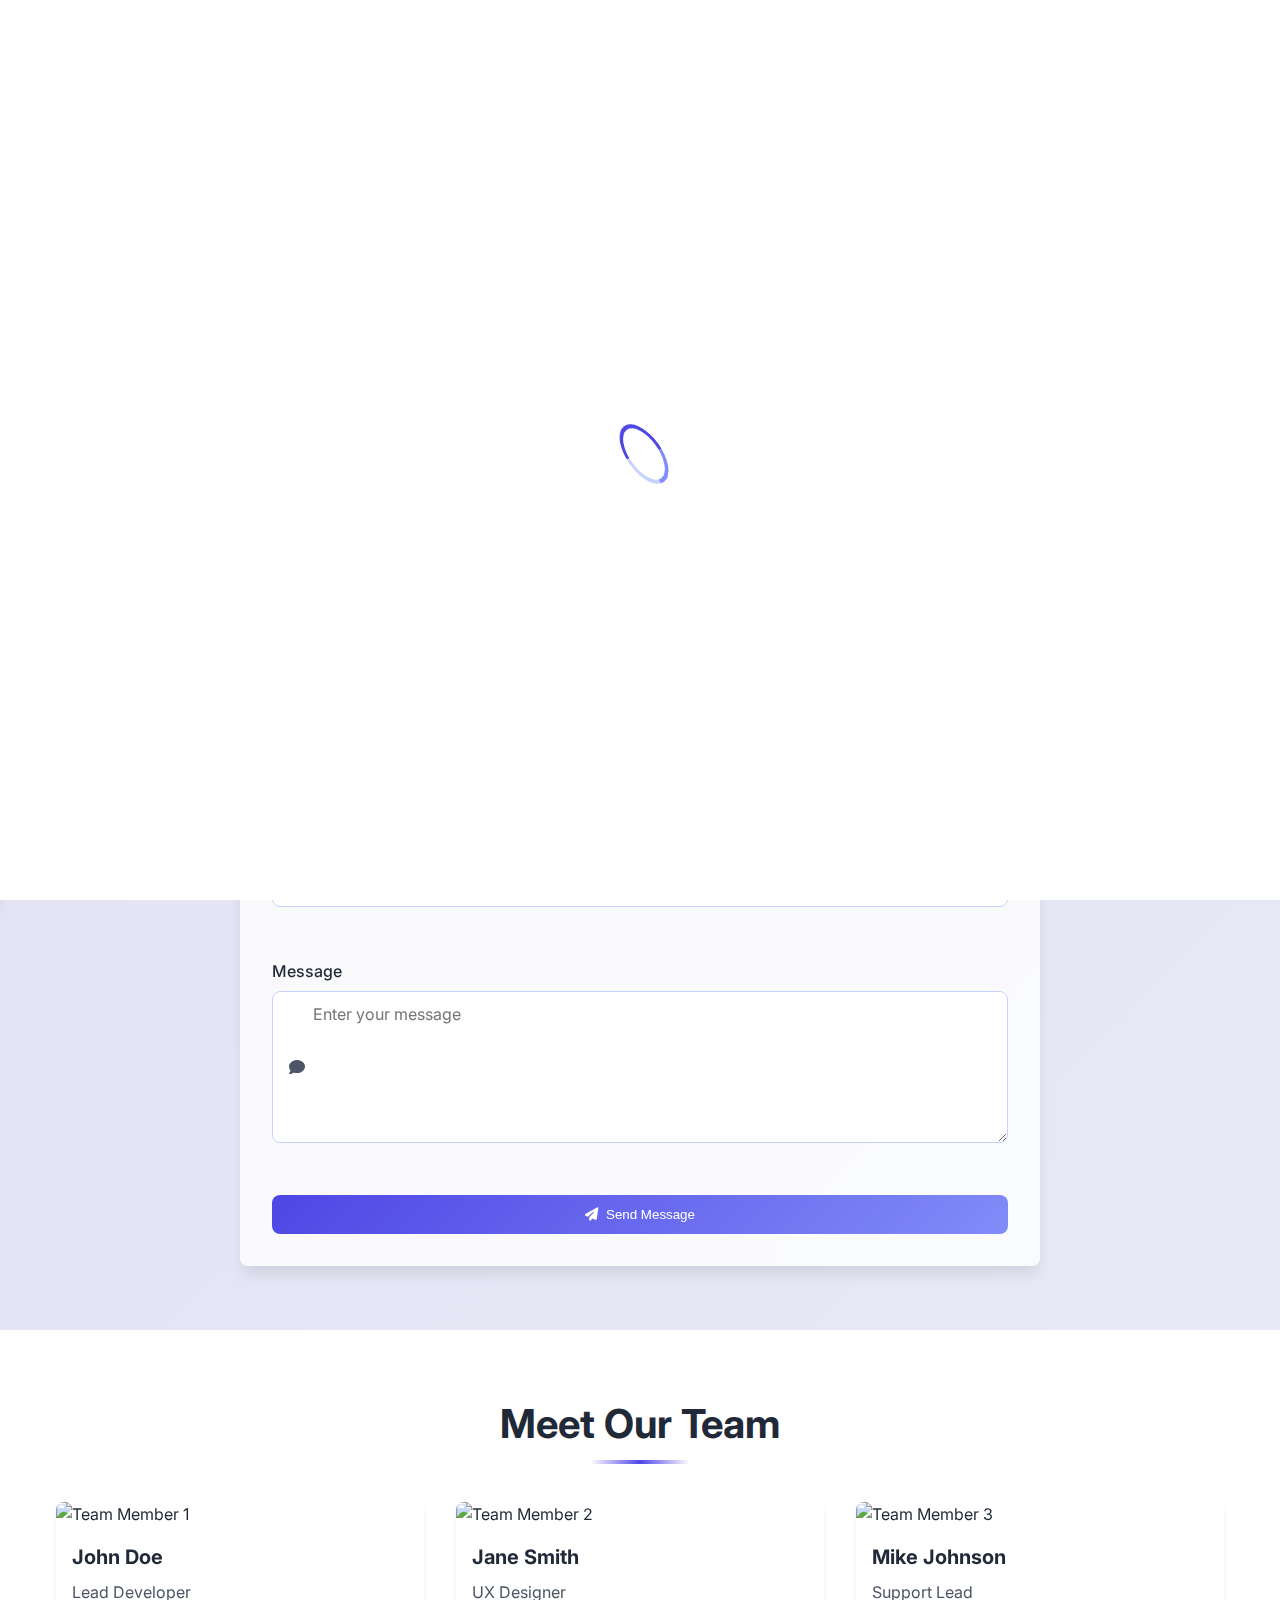
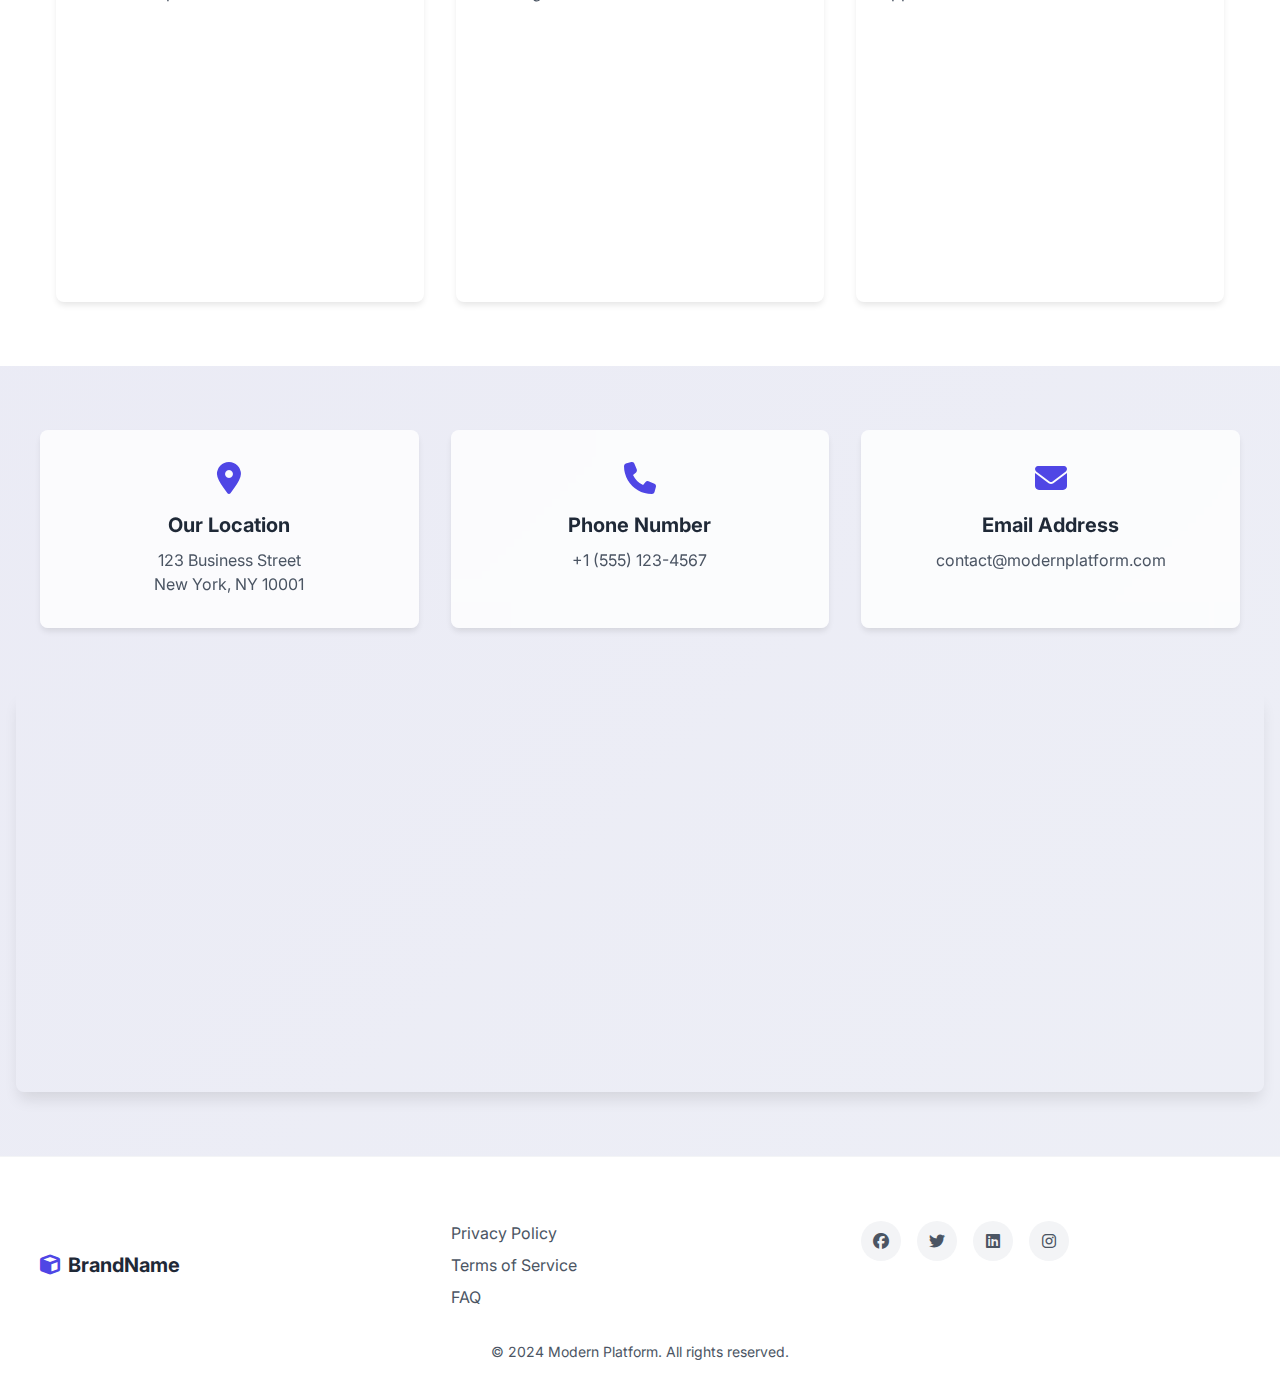
==== contactpage/index.html @ 56c5260f "initial commit" ====
<!DOCTYPE html>
<html lang="en">
<head>
    <meta charset="UTF-8">
    <meta name="viewport" content="width=device-width, initial-scale=1.0">
    <title>Contact Us - Modern Platform</title>
    <!-- Google Fonts -->
    <link href="https://fonts.googleapis.com/css2?family=Inter:wght@400;500;600;700&family=Poppins:wght@400;500;600;700;800;900&display=swap" rel="stylesheet">
    <!-- Font Awesome -->
    <link rel="stylesheet" href="https://cdnjs.cloudflare.com/ajax/libs/font-awesome/6.5.1/css/all.min.css">
    <!-- GSAP for advanced animations -->
    <script src="https://cdnjs.cloudflare.com/ajax/libs/gsap/3.12.2/gsap.min.js"></script>
    <script src="https://cdnjs.cloudflare.com/ajax/libs/gsap/3.12.2/ScrollTrigger.min.js"></script>
    <!-- Custom CSS -->
    <link rel="stylesheet" href="style.css">
</head>
<body>
    <!-- Loading Indicator with 3D effect -->
    <div class="loading-indicator">
        <div class="loading-spinner">
            <div class="spinner-3d"></div>
        </div>
    </div>

    <!-- Fixed Top Navbar with Glassmorphism -->
    <nav class="navbar">
        <div class="nav-container">
            <!-- Brand Logo - Unified Brand Identity (appears only once) -->
            <div class="brand">
                <a href="index.html" class="logo" aria-label="Home">
                    <i class="fas fa-cube"></i>
                    <span>BrandName</span>
                </a>
            </div>

            <!-- Mobile Menu Button -->
            <button class="mobile-menu-btn" aria-label="Toggle Menu" aria-expanded="false">
                <span></span>
                <span></span>
                <span></span>
            </button>

            <!-- Navigation Links -->
            <div class="nav-links">
                <!-- Search Bar -->
                <div class="search-container">
                    <div class="search-bar">
                        <i class="fas fa-search search-icon"></i>
                        <input type="text" placeholder="Search..." class="search-input" aria-label="Search">
                        <button class="clear-search" aria-label="Clear Search">
                            <i class="fas fa-times"></i>
                        </button>
                    </div>
                </div>

                <!-- Right Side Icons -->
                <div class="nav-icons">
                    <!-- Theme Toggle -->
                    <button class="theme-toggle" aria-label="Toggle Theme" data-tooltip="Toggle Theme">
                        <i class="fas fa-sun"></i>
                        <i class="fas fa-moon"></i>
                    </button>

                    <!-- Notifications -->
                    <div class="notifications">
                        <button class="notification-btn" aria-label="Notifications" data-tooltip="Notifications">
                            <i class="fas fa-bell"></i>
                            <span class="notification-badge">3</span>
                        </button>
                        <div class="notification-dropdown">
                            <div class="notification-header">
                                <h3>Notifications</h3>
                                <button class="mark-all-read">Mark all as read</button>
                            </div>
                            <div class="notification-list">
                                <!-- Notification items will be dynamically added here -->
                            </div>
                        </div>
                    </div>

                    <!-- Profile -->
                    <div class="profile">
                        <button class="profile-btn" aria-label="Profile Menu" data-tooltip="Profile">
                            <img src="https://ui-avatars.com/api/?name=John+Doe" alt="Profile" class="avatar">
                        </button>
                        <div class="profile-dropdown">
                            <div class="profile-info">
                                <img src="https://ui-avatars.com/api/?name=John+Doe" alt="Profile" class="avatar-large">
                                <div class="user-info">
                                    <h4>John Doe</h4>
                                    <p>john.doe@example.com</p>
                                </div>
                            </div>
                            <div class="dropdown-links">
                                <a href="#" data-tooltip="View Profile"><i class="fas fa-user"></i> Profile</a>
                                <a href="#" data-tooltip="Account Settings"><i class="fas fa-cog"></i> Settings</a>
                                <a href="#" data-tooltip="Logout"><i class="fas fa-sign-out-alt"></i> Logout</a>
                            </div>
                        </div>
                    </div>
                </div>
            </div>
        </div>
    </nav>

    <!-- Sidebar Toggle Button (Mobile) -->
    <button class="sidebar-toggle" aria-label="Toggle Sidebar" aria-expanded="false" aria-controls="sidebar">
        <span class="hamburger">
            <span></span>
            <span></span>
            <span></span>
        </span>
    </button>

    <!-- Main Sidebar - No Brand Logo Here (unified brand identity) -->
    <nav class="sidebar" id="sidebar" role="navigation" aria-label="Main navigation">
        <!-- Sidebar Navigation Links -->
        <ul class="nav-links" role="menu">
            <li role="none">
                <a href="index.html" class="nav-link" role="menuitem">
                    <i class="fas fa-home" aria-hidden="true"></i>
                    <span>Home</span>
                </a>
            </li>
            <li role="none">
                <a href="dashboard.html" class="nav-link" role="menuitem">
                    <i class="fas fa-chart-line" aria-hidden="true"></i>
                    <span>Dashboard</span>
                </a>
            </li>
            <li role="none">
                <a href="projects.html" class="nav-link" role="menuitem">
                    <i class="fas fa-project-diagram" aria-hidden="true"></i>
                    <span>Projects</span>
                </a>
            </li>
            <li role="none">
                <a href="analytics.html" class="nav-link" role="menuitem">
                    <i class="fas fa-chart-bar" aria-hidden="true"></i>
                    <span>Analytics</span>
                </a>
            </li>
            <li role="none">
                <a href="contact.html" class="nav-link active" role="menuitem" aria-current="page">
                    <i class="fas fa-envelope" aria-hidden="true"></i>
                    <span>Contact</span>
                </a>
            </li>
        </ul>

        <!-- Sidebar Footer -->
        <div class="sidebar-footer">
            <div class="user-info">
                <img src="https://ui-avatars.com/api/?name=John+Doe" alt="Profile" class="avatar">
                <div class="user-details">
                    <span class="user-name">John Doe</span>
                    <span class="user-role">Administrator</span>
                </div>
            </div>
        </div>
    </nav>

    <!-- Main Content -->
    <main class="main-content">
        <!-- Contact Hero Section with Parallax -->
        <section class="contact-hero" id="contact">
            <div class="hero-content">
                <h1 class="hero-title">Get in Touch</h1>
                <p class="hero-subtitle">We'd love to hear from you. Our team is always here to help.</p>
                <div class="hero-stats">
                    <div class="stat-item">
                        <span class="stat-number">24/7</span>
                        <span class="stat-label">Support</span>
                    </div>
                    <div class="stat-item">
                        <span class="stat-number">15m</span>
                        <span class="stat-label">Response Time</span>
                    </div>
                    <div class="stat-item">
                        <span class="stat-number">100%</span>
                        <span class="stat-label">Satisfaction</span>
                    </div>
                </div>
            </div>
            <div class="hero-image">
                <div class="hero-image-container">
                    <img src="https://images.unsplash.com/photo-1551434678-e076c223a692?ixlib=rb-1.2.1&auto=format&fit=crop&w=1350&q=80" alt="Contact Hero Image" class="parallax-img">
                </div>
                <!-- 3D Decorative Elements -->
                <div class="hero-decoration">
                    <div class="decoration-circle"></div>
                    <div class="decoration-square"></div>
                    <div class="decoration-triangle"></div>
                    <div class="decoration-dots"></div>
                    <div class="decoration-lines"></div>
                </div>
            </div>
        </section>

        <!-- Contact Form Section with Glassmorphism -->
        <section class="contact-form-section">
            <div class="contact-form-container">
                <form class="contact-form">
                    <div class="form-group">
                        <label for="fullName">Full Name</label>
                        <div class="input-container">
                            <i class="fas fa-user"></i>
                            <input type="text" id="fullName" name="fullName" placeholder="Enter your full name" required>
                        </div>
                        <span class="error-message"></span>
                    </div>
                    <div class="form-group">
                        <label for="email">Email Address</label>
                        <div class="input-container">
                            <i class="fas fa-envelope"></i>
                            <input type="email" id="email" name="email" placeholder="Enter your email" required>
                        </div>
                        <span class="error-message"></span>
                    </div>
                    <div class="form-group">
                        <label for="subject">Subject</label>
                        <div class="input-container">
                            <i class="fas fa-heading"></i>
                            <input type="text" id="subject" name="subject" placeholder="Enter subject" required>
                        </div>
                        <span class="error-message"></span>
                    </div>
                    <div class="form-group">
                        <label for="message">Message</label>
                        <div class="input-container">
                            <i class="fas fa-comment"></i>
                            <textarea id="message" name="message" placeholder="Enter your message" required></textarea>
                        </div>
                        <span class="error-message"></span>
                    </div>
                    <button type="submit" class="submit-btn">
                        <i class="fas fa-paper-plane"></i>
                        Send Message
                    </button>
                </form>
            </div>
        </section>

        <!-- Team Section with 3D Cards -->
        <section class="team-section">
            <h2 class="section-title">Meet Our Team</h2>
            <div class="team-grid">
                <div class="team-card">
                    <div class="card-front">
                        <img src="https://images.unsplash.com/photo-1507003211169-0a1dd7228f2d?ixlib=rb-1.2.1&auto=format&fit=crop&w=500&q=80" alt="Team Member 1">
                        <h3>John Doe</h3>
                        <p>Lead Developer</p>
                    </div>
                    <div class="card-back">
                        <div class="social-links">
                            <a href="#" class="social-icon"><i class="fab fa-linkedin"></i></a>
                            <a href="#" class="social-icon"><i class="fab fa-twitter"></i></a>
                            <a href="#" class="social-icon"><i class="fab fa-github"></i></a>
                        </div>
                    </div>
                </div>
                <div class="team-card">
                    <div class="card-front">
                        <img src="https://images.unsplash.com/photo-1494790108377-be9c29b29330?ixlib=rb-1.2.1&auto=format&fit=crop&w=500&q=80" alt="Team Member 2">
                        <h3>Jane Smith</h3>
                        <p>UX Designer</p>
                    </div>
                    <div class="card-back">
                        <div class="social-links">
                            <a href="#" class="social-icon"><i class="fab fa-linkedin"></i></a>
                            <a href="#" class="social-icon"><i class="fab fa-twitter"></i></a>
                            <a href="#" class="social-icon"><i class="fab fa-dribbble"></i></a>
                        </div>
                    </div>
                </div>
                <div class="team-card">
                    <div class="card-front">
                        <img src="https://images.unsplash.com/photo-1500648767791-00dcc994a43e?ixlib=rb-1.2.1&auto=format&fit=crop&w=500&q=80" alt="Team Member 3">
                        <h3>Mike Johnson</h3>
                        <p>Support Lead</p>
                    </div>
                    <div class="card-back">
                        <div class="social-links">
                            <a href="#" class="social-icon"><i class="fab fa-linkedin"></i></a>
                            <a href="#" class="social-icon"><i class="fab fa-twitter"></i></a>
                            <a href="#" class="social-icon"><i class="fab fa-instagram"></i></a>
                        </div>
                    </div>
                </div>
            </div>
        </section>

        <!-- Contact Details Section with Glassmorphism -->
        <section class="contact-details-section">
            <div class="contact-info">
                <div class="info-card">
                    <i class="fas fa-map-marker-alt"></i>
                    <h3>Our Location</h3>
                    <p>123 Business Street<br>New York, NY 10001</p>
                </div>
                <div class="info-card">
                    <i class="fas fa-phone"></i>
                    <h3>Phone Number</h3>
                    <p>+1 (555) 123-4567</p>
                </div>
                <div class="info-card">
                    <i class="fas fa-envelope"></i>
                    <h3>Email Address</h3>
                    <p>contact@modernplatform.com</p>
                </div>
            </div>
            <div class="map-container">
                <!-- Map will be loaded here via JavaScript -->
            </div>
        </section>

        <!-- Footer -->
        <footer class="footer">
            <div class="footer-content">
                <div class="footer-logo">
                    <i class="fas fa-cube"></i>
                    <span>BrandName</span>
                </div>
                <div class="footer-links">
                    <a href="privacy.html">Privacy Policy</a>
                    <a href="terms.html">Terms of Service</a>
                    <a href="faq.html">FAQ</a>
                </div>
                <div class="footer-social">
                    <a href="#" class="social-icon"><i class="fab fa-facebook"></i></a>
                    <a href="#" class="social-icon"><i class="fab fa-twitter"></i></a>
                    <a href="#" class="social-icon"><i class="fab fa-linkedin"></i></a>
                    <a href="#" class="social-icon"><i class="fab fa-instagram"></i></a>
                </div>
            </div>
            <div class="footer-bottom">
                <p>&copy; 2024 Modern Platform. All rights reserved.</p>
            </div>
        </footer>
    </main>

    <!-- Toast Notifications Container -->
    <div class="toast-container"></div>

    <script src="script.js"></script>
</body>
</html>
---- contactpage/style.css ----
/* CSS Variables */
:root {
    /* Colors */
    --primary-color: #4f46e5;
    --secondary-color: #818cf8;
    --accent-color: #c7d2fe;
    --text-primary: #1f2937;
    --text-secondary: #4b5563;
    --background-primary: #ffffff;
    --background-secondary: #f3f4f6;
    --error-color: #ef4444;
    --success-color: #10b981;
    
    /* Dimensions */
    --navbar-height: 4rem;
    --sidebar-width: 250px;
    --container-width: 1200px;
    --border-radius: 0.5rem;
    
    /* Effects */
    --transition-speed: 0.3s;
    --glass-blur: 10px;
    --shadow-sm: 0 1px 2px 0 rgb(0 0 0 / 0.05);
    --shadow-md: 0 4px 6px -1px rgb(0 0 0 / 0.1);
    --shadow-lg: 0 10px 15px -3px rgb(0 0 0 / 0.1);
    
    /* Z-index */
    --z-navbar: 1000;
    --z-sidebar: 900;
    --z-dropdown: 800;
    --z-modal: 1100;
}

/* Dark Theme */
[data-theme="dark"] {
    --primary-color: #6366f1;
    --secondary-color: #818cf8;
    --accent-color: #4338ca;
    --text-primary: #f3f4f6;
    --text-secondary: #d1d5db;
    --background-primary: #111827;
    --background-secondary: #1f2937;
}

/* Base Styles */
* {
    margin: 0;
    padding: 0;
    box-sizing: border-box;
}

html {
    scroll-behavior: smooth;
}

body {
    font-family: 'Inter', sans-serif;
    color: var(--text-primary);
    background-color: var(--background-primary);
    line-height: 1.5;
    overflow-x: hidden;
}

/* Loading Indicator with 3D Effect */
.loading-indicator {
    position: fixed;
    top: 0;
    left: 0;
    width: 100%;
    height: 100%;
    background-color: var(--background-primary);
    display: flex;
    justify-content: center;
    align-items: center;
    z-index: var(--z-modal);
    transition: opacity var(--transition-speed);
}

.loading-spinner {
    width: 60px;
    height: 60px;
    position: relative;
    perspective: 1000px;
}

.spinner-3d {
    width: 100%;
    height: 100%;
    position: absolute;
    transform-style: preserve-3d;
    animation: spin3d 2s linear infinite;
}

.spinner-3d::before,
.spinner-3d::after {
    content: '';
    position: absolute;
    width: 100%;
    height: 100%;
    border-radius: 50%;
    border: 4px solid transparent;
    border-top-color: var(--primary-color);
    border-right-color: var(--secondary-color);
    border-bottom-color: var(--accent-color);
    border-left-color: var(--primary-color);
    transform-style: preserve-3d;
}

.spinner-3d::before {
    transform: rotateX(45deg) rotateY(45deg);
}

.spinner-3d::after {
    transform: rotateX(-45deg) rotateY(-45deg);
}

@keyframes spin3d {
    0% { transform: rotateY(0deg) rotateX(0deg); }
    100% { transform: rotateY(360deg) rotateX(360deg); }
}

/* Navbar with Glassmorphism */
.navbar {
    position: fixed;
    top: 0;
    left: 0;
    width: 100%;
    height: var(--navbar-height);
    background-color: rgba(255, 255, 255, 0.8);
    backdrop-filter: blur(var(--glass-blur));
    z-index: var(--z-navbar);
    box-shadow: var(--shadow-sm);
    transition: all var(--transition-speed);
}

.navbar.scrolled {
    background-color: rgba(255, 255, 255, 0.95);
    box-shadow: var(--shadow-md);
}

[data-theme="dark"] .navbar {
    background-color: rgba(17, 24, 39, 0.8);
}

[data-theme="dark"] .navbar.scrolled {
    background-color: rgba(17, 24, 39, 0.95);
}

.nav-container {
    max-width: var(--container-width);
    margin: 0 auto;
    padding: 0 1rem;
    height: 100%;
    display: flex;
    justify-content: space-between;
    align-items: center;
}

.brand {
    display: flex;
    align-items: center;
}

.logo {
    display: flex;
    align-items: center;
    text-decoration: none;
    color: var(--text-primary);
    font-weight: 700;
    font-size: 1.25rem;
    transition: transform var(--transition-speed);
}

.logo:hover {
    transform: scale(1.05) translateZ(5px);
}

.logo i {
    font-size: 1.5rem;
    margin-right: 0.5rem;
    color: var(--primary-color);
}

.mobile-menu-btn {
    display: none;
    background: none;
    border: none;
    cursor: pointer;
    padding: 0.5rem;
}

.mobile-menu-btn span {
    display: block;
    width: 25px;
    height: 2px;
    background-color: var(--text-primary);
    margin: 5px 0;
    transition: all var(--transition-speed);
}

.nav-links {
    display: flex;
    align-items: center;
    gap: 2rem;
}

.search-container {
    position: relative;
}

.search-bar {
    display: flex;
    align-items: center;
    background-color: var(--background-secondary);
    border-radius: var(--border-radius);
    padding: 0.5rem 1rem;
    transition: all var(--transition-speed);
}

.search-bar:focus-within {
    box-shadow: 0 0 0 2px var(--primary-color);
    transform: translateY(-2px);
}

.search-icon {
    color: var(--text-secondary);
    margin-right: 0.5rem;
}

.search-input {
    background: none;
    border: none;
    outline: none;
    color: var(--text-primary);
    width: 200px;
}

.clear-search {
    background: none;
    border: none;
    color: var(--text-secondary);
    cursor: pointer;
    display: none;
}

.search-input:not(:placeholder-shown) + .clear-search {
    display: block;
}

.nav-icons {
    display: flex;
    align-items: center;
    gap: 1rem;
}

.theme-toggle {
    background: none;
    border: none;
    color: var(--text-secondary);
    cursor: pointer;
    padding: 0.5rem;
    border-radius: var(--border-radius);
    transition: all var(--transition-speed);
    position: relative;
}

.theme-toggle:hover {
    background-color: var(--background-secondary);
    color: var(--primary-color);
    transform: translateY(-2px);
}

.theme-toggle i {
    font-size: 1.25rem;
}

.theme-toggle .fa-sun {
    display: none;
}

[data-theme="dark"] .theme-toggle .fa-sun {
    display: block;
}

[data-theme="dark"] .theme-toggle .fa-moon {
    display: none;
}

.notifications {
    position: relative;
}

.notification-btn {
    background: none;
    border: none;
    color: var(--text-secondary);
    cursor: pointer;
    padding: 0.5rem;
    border-radius: var(--border-radius);
    transition: all var(--transition-speed);
    position: relative;
}

.notification-btn:hover {
    background-color: var(--background-secondary);
    color: var(--primary-color);
    transform: translateY(-2px);
}

.notification-badge {
    position: absolute;
    top: 0;
    right: 0;
    background-color: var(--primary-color);
    color: white;
    font-size: 0.75rem;
    width: 18px;
    height: 18px;
    border-radius: 50%;
    display: flex;
    align-items: center;
    justify-content: center;
}

.notification-dropdown {
    position: absolute;
    top: 100%;
    right: 0;
    width: 300px;
    background-color: var(--background-primary);
    border-radius: var(--border-radius);
    box-shadow: var(--shadow-lg);
    padding: 1rem;
    opacity: 0;
    visibility: hidden;
    transform: translateY(10px);
    transition: all var(--transition-speed);
    z-index: var(--z-dropdown);
}

.notifications:hover .notification-dropdown {
    opacity: 1;
    visibility: visible;
    transform: translateY(0);
}

.notification-header {
    display: flex;
    justify-content: space-between;
    align-items: center;
    margin-bottom: 1rem;
}

.notification-header h3 {
    font-size: 1rem;
    font-weight: 600;
}

.mark-all-read {
    background: none;
    border: none;
    color: var(--primary-color);
    font-size: 0.875rem;
    cursor: pointer;
}

.profile {
    position: relative;
}

.profile-btn {
    background: none;
    border: none;
    cursor: pointer;
    padding: 0;
    border-radius: 50%;
    overflow: hidden;
    transition: all var(--transition-speed);
}

.profile-btn:hover {
    transform: scale(1.1);
}

.avatar {
    width: 2.5rem;
    height: 2.5rem;
    border-radius: 50%;
    object-fit: cover;
}

.profile-dropdown {
    position: absolute;
    top: 100%;
    right: 0;
    width: 250px;
    background-color: var(--background-primary);
    border-radius: var(--border-radius);
    box-shadow: var(--shadow-lg);
    padding: 1rem;
    opacity: 0;
    visibility: hidden;
    transform: translateY(10px);
    transition: all var(--transition-speed);
    z-index: var(--z-dropdown);
}

.profile:hover .profile-dropdown {
    opacity: 1;
    visibility: visible;
    transform: translateY(0);
}

.profile-info {
    display: flex;
    align-items: center;
    gap: 1rem;
    padding-bottom: 1rem;
    border-bottom: 1px solid var(--background-secondary);
    margin-bottom: 1rem;
}

.avatar-large {
    width: 3rem;
    height: 3rem;
    border-radius: 50%;
    object-fit: cover;
}

.user-info h4 {
    font-size: 1rem;
    font-weight: 600;
    margin-bottom: 0.25rem;
}

.user-info p {
    font-size: 0.875rem;
    color: var(--text-secondary);
}

.dropdown-links {
    display: flex;
    flex-direction: column;
    gap: 0.5rem;
}

.dropdown-links a {
    display: flex;
    align-items: center;
    gap: 0.75rem;
    padding: 0.75rem;
    color: var(--text-secondary);
    text-decoration: none;
    border-radius: var(--border-radius);
    transition: all var(--transition-speed);
}

.dropdown-links a:hover {
    background-color: var(--background-secondary);
    color: var(--primary-color);
    transform: translateX(5px);
}

/* Sidebar */
.sidebar-toggle {
    position: fixed;
    top: calc(var(--navbar-height) + 1rem);
    left: 1rem;
    background-color: var(--background-primary);
    border: none;
    border-radius: 50%;
    width: 40px;
    height: 40px;
    display: flex;
    align-items: center;
    justify-content: center;
    cursor: pointer;
    box-shadow: var(--shadow-md);
    z-index: var(--z-sidebar);
    transition: all var(--transition-speed);
}

.sidebar-toggle:hover {
    transform: scale(1.1);
}

.hamburger {
    width: 20px;
    height: 16px;
    position: relative;
    transform: rotate(0deg);
    transition: 0.5s ease-in-out;
    cursor: pointer;
}

.hamburger span {
    display: block;
    position: absolute;
    height: 2px;
    width: 100%;
    background: var(--text-primary);
    border-radius: 9px;
    opacity: 1;
    left: 0;
    transform: rotate(0deg);
    transition: 0.25s ease-in-out;
}

.hamburger span:nth-child(1) {
    top: 0px;
}

.hamburger span:nth-child(2) {
    top: 7px;
}

.hamburger span:nth-child(3) {
    top: 14px;
}

.sidebar-toggle[aria-expanded="true"] .hamburger span:nth-child(1) {
    top: 7px;
    transform: rotate(135deg);
}

.sidebar-toggle[aria-expanded="true"] .hamburger span:nth-child(2) {
    opacity: 0;
    left: -60px;
}

.sidebar-toggle[aria-expanded="true"] .hamburger span:nth-child(3) {
    top: 7px;
    transform: rotate(-135deg);
}

.sidebar {
    position: fixed;
    top: 0;
    left: 0;
    width: var(--sidebar-width);
    height: 100vh;
    background-color: var(--background-primary);
    box-shadow: var(--shadow-lg);
    z-index: var(--z-sidebar);
    transform: translateX(-100%);
    transition: transform var(--transition-speed);
    display: flex;
    flex-direction: column;
    padding-top: calc(var(--navbar-height) + 2rem);
}

.sidebar.active {
    transform: translateX(0);
}

.sidebar .nav-links {
    display: flex;
    flex-direction: column;
    gap: 0.5rem;
    padding: 0 1rem;
    list-style: none;
}

.sidebar .nav-link {
    display: flex;
    align-items: center;
    gap: 1rem;
    padding: 0.75rem 1rem;
    color: var(--text-secondary);
    text-decoration: none;
    border-radius: var(--border-radius);
    transition: all var(--transition-speed);
}

.sidebar .nav-link:hover,
.sidebar .nav-link.active {
    background-color: var(--background-secondary);
    color: var(--primary-color);
    transform: translateX(5px);
}

.sidebar .nav-link i {
    font-size: 1.25rem;
    width: 1.5rem;
    text-align: center;
}

.sidebar-footer {
    margin-top: auto;
    padding: 1rem;
    border-top: 1px solid var(--background-secondary);
}

.sidebar .user-info {
    display: flex;
    align-items: center;
    gap: 0.75rem;
}

.sidebar .user-details {
    display: flex;
    flex-direction: column;
}

.sidebar .user-name {
    font-weight: 600;
    font-size: 0.875rem;
}

.sidebar .user-role {
    font-size: 0.75rem;
    color: var(--text-secondary);
}

/* Main Content */
.main-content {
    margin-left: 0;
    padding-top: var(--navbar-height);
    transition: margin-left var(--transition-speed);
}

.sidebar.active + .main-content {
    margin-left: var(--sidebar-width);
}

/* Contact Hero Section with Parallax */
.contact-hero {
    padding: 4rem 1rem;
    display: grid;
    grid-template-columns: 1fr 1fr;
    gap: 4rem;
    max-width: var(--container-width);
    margin: 0 auto;
    align-items: center;
    position: relative;
    overflow: hidden;
}

.hero-content {
    max-width: 600px;
    animation: fadeInUp 1s ease-out;
}

.hero-title {
    font-family: 'Poppins', sans-serif;
    font-size: 3.5rem;
    font-weight: 700;
    line-height: 1.2;
    margin-bottom: 1.5rem;
    background: linear-gradient(135deg, var(--primary-color), var(--secondary-color));
    -webkit-background-clip: text;
    -webkit-text-fill-color: transparent;
    position: relative;
}

.hero-title::after {
    content: '';
    position: absolute;
    bottom: -10px;
    left: 0;
    width: 100px;
    height: 4px;
    background: linear-gradient(90deg, var(--primary-color), transparent);
    border-radius: 2px;
}

.hero-subtitle {
    font-size: 1.25rem;
    color: var(--text-secondary);
    margin-bottom: 2rem;
}

.hero-stats {
    display: grid;
    grid-template-columns: repeat(3, 1fr);
    gap: 2rem;
}

.stat-item {
    text-align: center;
    padding: 1.5rem;
    background-color: var(--background-secondary);
    border-radius: var(--border-radius);
    box-shadow: var(--shadow-md);
    transition: all var(--transition-speed);
    transform-style: preserve-3d;
}

.stat-item:hover {
    transform: translateY(-5px) translateZ(10px);
    box-shadow: var(--shadow-lg);
}

.stat-number {
    display: block;
    font-size: 2rem;
    font-weight: 700;
    color: var(--primary-color);
    margin-bottom: 0.5rem;
}

.stat-label {
    color: var(--text-secondary);
    font-size: 0.875rem;
}

.hero-image {
    position: relative;
    animation: fadeInRight 1s ease-out 0.5s backwards;
}

.hero-image-container {
    position: relative;
    border-radius: var(--border-radius);
    overflow: hidden;
    box-shadow: var(--shadow-lg);
    transform: perspective(1000px) rotateY(-5deg);
    transition: transform var(--transition-speed);
}

.hero-image-container:hover {
    transform: perspective(1000px) rotateY(0deg);
}

.parallax-img {
    width: 100%;
    height: auto;
    display: block;
    transition: transform 0.5s ease;
}

.hero-decoration {
    position: absolute;
    top: 0;
    left: 0;
    width: 100%;
    height: 100%;
    z-index: -1;
}

.decoration-circle,
.decoration-square,
.decoration-triangle {
    position: absolute;
    background: linear-gradient(135deg, var(--primary-color), var(--secondary-color));
    opacity: 0.1;
    filter: blur(20px);
}

.decoration-circle {
    width: 200px;
    height: 200px;
    border-radius: 50%;
    top: -50px;
    right: -50px;
    animation: float 8s infinite alternate;
}

.decoration-square {
    width: 150px;
    height: 150px;
    bottom: -30px;
    left: -30px;
    animation: float 6s infinite alternate-reverse;
}

.decoration-triangle {
    width: 0;
    height: 0;
    border-left: 100px solid transparent;
    border-right: 100px solid transparent;
    border-bottom: 173px solid var(--primary-color);
    top: 50%;
    right: 10%;
    animation: float 10s infinite alternate;
}

.decoration-dots {
    position: absolute;
    width: 100px;
    height: 100px;
    background-image: radial-gradient(var(--primary-color) 2px, transparent 2px);
    background-size: 20px 20px;
    opacity: 0.2;
    top: 20%;
    left: 10%;
    animation: rotate 20s linear infinite;
}

.decoration-lines {
    position: absolute;
    width: 150px;
    height: 150px;
    background: repeating-linear-gradient(
        45deg,
        var(--primary-color) 0,
        var(--primary-color) 2px,
        transparent 0,
        transparent 50%
    );
    background-size: 20px 20px;
    opacity: 0.1;
    bottom: 20%;
    right: 10%;
    animation: rotate 15s linear infinite reverse;
}

@keyframes float {
    0% { transform: translateY(0) rotate(0deg); }
    100% { transform: translateY(-20px) rotate(5deg); }
}

@keyframes rotate {
    0% { transform: rotate(0deg); }
    100% { transform: rotate(360deg); }
}

@keyframes fadeInUp {
    0% {
        opacity: 0;
        transform: translateY(30px);
    }
    100% {
        opacity: 1;
        transform: translateY(0);
    }
}

@keyframes fadeInRight {
    0% {
        opacity: 0;
        transform: translateX(30px);
    }
    100% {
        opacity: 1;
        transform: translateX(0);
    }
}

/* Contact Form Section with Glassmorphism */
.contact-form-section {
    padding: 4rem 1rem;
    background-color: var(--background-secondary);
    position: relative;
    overflow: hidden;
}

.contact-form-section::before {
    content: '';
    position: absolute;
    top: 0;
    left: 0;
    width: 100%;
    height: 100%;
    background: linear-gradient(135deg, rgba(79, 70, 229, 0.1), rgba(129, 140, 248, 0.1));
    z-index: 0;
}

.contact-form-container {
    max-width: 800px;
    margin: 0 auto;
    background-color: rgba(255, 255, 255, 0.8);
    backdrop-filter: blur(var(--glass-blur));
    padding: 2rem;
    border-radius: var(--border-radius);
    box-shadow: var(--shadow-lg);
    position: relative;
    z-index: 1;
    transform-style: preserve-3d;
    transition: transform var(--transition-speed), box-shadow var(--transition-speed);
}

.contact-form-container:hover {
    transform: translateY(-5px) translateZ(10px);
    box-shadow: 0 20px 40px rgba(0, 0, 0, 0.2);
}

[data-theme="dark"] .contact-form-container {
    background-color: rgba(17, 24, 39, 0.8);
}

.contact-form {
    display: grid;
    gap: 1.5rem;
}

.form-group {
    display: grid;
    gap: 0.5rem;
}

.form-group label {
    font-weight: 500;
    color: var(--text-primary);
}

.input-container {
    position: relative;
    display: flex;
    align-items: center;
    background-color: var(--background-primary);
    border: 1px solid var(--accent-color);
    border-radius: var(--border-radius);
    transition: all var(--transition-speed);
    transform-style: preserve-3d;
}

.input-container:hover {
    transform: translateZ(5px);
    box-shadow: var(--shadow-md);
}

.input-container:focus-within {
    border-color: var(--primary-color);
    box-shadow: 0 0 0 3px rgba(79, 70, 229, 0.2);
}

.input-container i {
    position: absolute;
    left: 1rem;
    color: var(--text-secondary);
    transition: color var(--transition-speed);
}

.input-container:focus-within i {
    color: var(--primary-color);
}

.input-container input,
.input-container textarea {
    width: 100%;
    padding: 0.75rem 1rem 0.75rem 2.5rem;
    border: none;
    background: none;
    color: var(--text-primary);
    font-family: 'Inter', sans-serif;
    font-size: 1rem;
    outline: none;
}

.input-container textarea {
    min-height: 150px;
    resize: vertical;
}

.error-message {
    color: var(--error-color);
    font-size: 0.875rem;
    min-height: 1.25rem;
}

.submit-btn {
    display: flex;
    align-items: center;
    justify-content: center;
    gap: 0.5rem;
    padding: 0.75rem 1.5rem;
    background: linear-gradient(135deg, var(--primary-color), var(--secondary-color));
    color: white;
    border: none;
    border-radius: var(--border-radius);
    font-weight: 500;
    cursor: pointer;
    transition: all var(--transition-speed);
    position: relative;
    overflow: hidden;
    transform-style: preserve-3d;
}

.submit-btn::before {
    content: '';
    position: absolute;
    top: 0;
    left: 0;
    width: 100%;
    height: 100%;
    background: linear-gradient(135deg, rgba(255, 255, 255, 0.2), rgba(255, 255, 255, 0));
    transform: translateX(-100%);
    transition: transform 0.5s ease;
}

.submit-btn:hover {
    transform: translateY(-3px) translateZ(10px);
    box-shadow: 0 10px 20px rgba(79, 70, 229, 0.3);
}

.submit-btn:hover::before {
    transform: translateX(0);
}

.submit-btn i {
    transition: transform var(--transition-speed);
}

.submit-btn:hover i {
    transform: translateX(5px);
}

/* Team Section with 3D Cards */
.team-section {
    padding: 4rem 1rem;
    max-width: var(--container-width);
    margin: 0 auto;
}

.section-title {
    text-align: center;
    font-size: 2.5rem;
    font-weight: 700;
    margin-bottom: 3rem;
    color: var(--text-primary);
    position: relative;
}

.section-title::after {
    content: '';
    position: absolute;
    bottom: -10px;
    left: 50%;
    transform: translateX(-50%);
    width: 100px;
    height: 4px;
    background: linear-gradient(90deg, transparent, var(--primary-color), transparent);
    border-radius: 2px;
}

.team-grid {
    display: grid;
    grid-template-columns: repeat(auto-fit, minmax(300px, 1fr));
    gap: 2rem;
}

.team-card {
    position: relative;
    height: 400px;
    perspective: 1000px;
    cursor: pointer;
}

.card-front,
.card-back {
    position: absolute;
    width: 100%;
    height: 100%;
    backface-visibility: hidden;
    transition: transform 0.8s cubic-bezier(0.175, 0.885, 0.32, 1.275);
    border-radius: var(--border-radius);
    overflow: hidden;
    box-shadow: var(--shadow-md);
}

.card-front {
    background-color: var(--background-primary);
    transform: rotateY(0deg);
}

.card-front img {
    width: 100%;
    height: 70%;
    object-fit: cover;
    transition: transform 0.5s ease;
}

.team-card:hover .card-front img {
    transform: scale(1.05);
}

.card-front h3 {
    padding: 1rem 1rem 0.5rem;
    font-size: 1.25rem;
    color: var(--text-primary);
}

.card-front p {
    padding: 0 1rem 1rem;
    color: var(--text-secondary);
}

.card-back {
    background: linear-gradient(135deg, var(--primary-color), var(--secondary-color));
    transform: rotateY(180deg);
    display: flex;
    align-items: center;
    justify-content: center;
    padding: 2rem;
}

.social-links {
    display: flex;
    gap: 1rem;
}

.social-icon {
    width: 3rem;
    height: 3rem;
    background-color: rgba(255, 255, 255, 0.1);
    border-radius: 50%;
    display: flex;
    align-items: center;
    justify-content: center;
    color: white;
    text-decoration: none;
    transition: all 0.3s ease;
    transform: translateY(20px);
    opacity: 0;
}

.team-card:hover .social-icon {
    transform: translateY(0);
    opacity: 1;
}

.team-card:hover .social-icon:nth-child(1) {
    transition-delay: 0.1s;
}

.team-card:hover .social-icon:nth-child(2) {
    transition-delay: 0.2s;
}

.team-card:hover .social-icon:nth-child(3) {
    transition-delay: 0.3s;
}

.social-icon:hover {
    background-color: rgba(255, 255, 255, 0.2);
    transform: translateY(-5px);
}

.team-card:hover .card-front {
    transform: rotateY(180deg);
}

.team-card:hover .card-back {
    transform: rotateY(0deg);
}

/* Contact Details Section with Glassmorphism */
.contact-details-section {
    padding: 4rem 1rem;
    background-color: var(--background-secondary);
    position: relative;
    overflow: hidden;
}

.contact-details-section::before {
    content: '';
    position: absolute;
    top: 0;
    left: 0;
    width: 100%;
    height: 100%;
    background: linear-gradient(135deg, rgba(79, 70, 229, 0.05), rgba(129, 140, 248, 0.05));
    z-index: 0;
}

.contact-info {
    max-width: var(--container-width);
    margin: 0 auto 4rem;
    display: grid;
    grid-template-columns: repeat(auto-fit, minmax(250px, 1fr));
    gap: 2rem;
    position: relative;
    z-index: 1;
}

.info-card {
    background-color: rgba(255, 255, 255, 0.8);
    backdrop-filter: blur(var(--glass-blur));
    padding: 2rem;
    border-radius: var(--border-radius);
    text-align: center;
    box-shadow: var(--shadow-md);
    transition: all var(--transition-speed);
    transform-style: preserve-3d;
}

[data-theme="dark"] .info-card {
    background-color: rgba(17, 24, 39, 0.8);
}

.info-card:hover {
    transform: translateY(-10px) translateZ(10px);
    box-shadow: var(--shadow-lg);
}

.info-card i {
    font-size: 2rem;
    color: var(--primary-color);
    margin-bottom: 1rem;
    transition: transform var(--transition-speed);
}

.info-card:hover i {
    transform: scale(1.2) rotate(5deg);
}

.info-card h3 {
    font-size: 1.25rem;
    color: var(--text-primary);
    margin-bottom: 0.5rem;
}

.info-card p {
    color: var(--text-secondary);
}

.map-container {
    height: 400px;
    border-radius: var(--border-radius);
    overflow: hidden;
    box-shadow: var(--shadow-lg);
    position: relative;
    z-index: 1;
    transform-style: preserve-3d;
    transition: transform var(--transition-speed), box-shadow var(--transition-speed);
}

.map-container:hover {
    transform: translateY(-5px) translateZ(10px);
    box-shadow: 0 20px 40px rgba(0, 0, 0, 0.2);
}

.map-container iframe {
    width: 100%;
    height: 100%;
    border: none;
}

/* Footer */
.footer {
    background-color: var(--background-primary);
    padding: 4rem 1rem 2rem;
    border-top: 1px solid var(--background-secondary);
}

.footer-content {
    max-width: var(--container-width);
    margin: 0 auto;
    display: grid;
    grid-template-columns: repeat(auto-fit, minmax(200px, 1fr));
    gap: 2rem;
    margin-bottom: 2rem;
}

.footer-logo {
    display: flex;
    align-items: center;
    gap: 0.5rem;
    font-weight: 700;
    font-size: 1.25rem;
    color: var(--text-primary);
}

.footer-logo i {
    color: var(--primary-color);
}

.footer-links {
    display: flex;
    flex-direction: column;
    gap: 0.5rem;
}

.footer-links a {
    color: var(--text-secondary);
    text-decoration: none;
    transition: color var(--transition-speed);
}

.footer-links a:hover {
    color: var(--primary-color);
}

.footer-social {
    display: flex;
    gap: 1rem;
}

.footer-social .social-icon {
    width: 2.5rem;
    height: 2.5rem;
    background-color: var(--background-secondary);
    color: var(--text-secondary);
    transform: none;
    opacity: 1;
}

.footer-social .social-icon:hover {
    background-color: var(--primary-color);
    color: white;
    transform: translateY(-5px);
}

.footer-bottom {
    text-align: center;
    color: var(--text-secondary);
    font-size: 0.875rem;
}

/* Toast Notifications */
.toast-container {
    position: fixed;
    bottom: 2rem;
    right: 2rem;
    z-index: var(--z-modal);
    display: flex;
    flex-direction: column;
    gap: 1rem;
}

.toast {
    padding: 1rem 2rem;
    background-color: var(--background-primary);
    border-radius: var(--border-radius);
    box-shadow: var(--shadow-lg);
    display: flex;
    align-items: center;
    gap: 0.75rem;
    transform: translateX(100%);
    opacity: 0;
    transition: all 0.3s ease;
    max-width: 400px;
}

.toast.show {
    transform: translateX(0);
    opacity: 1;
}

.toast.success {
    border-left: 4px solid var(--success-color);
}

.toast.error {
    border-left: 4px solid var(--error-color);
}

.toast i {
    font-size: 1.25rem;
}

.toast.success i {
    color: var(--success-color);
}

.toast.error i {
    color: var(--error-color);
}

/* Responsive Design */
@media (max-width: 1024px) {
    .contact-hero {
        grid-template-columns: 1fr;
        text-align: center;
    }

    .hero-content {
        margin: 0 auto;
    }

    .hero-title::after {
        left: 50%;
        transform: translateX(-50%);
    }

    .hero-image {
        order: -1;
        max-width: 500px;
        margin: 0 auto;
    }
}

@media (max-width: 768px) {
    .nav-links {
        display: none;
    }

    .mobile-menu-btn {
        display: block;
    }

    .hero-title {
        font-size: 2.5rem;
    }

    .hero-stats {
        grid-template-columns: 1fr;
        gap: 1rem;
    }

    .team-grid {
        grid-template-columns: 1fr;
    }

    .sidebar.active + .main-content {
        margin-left: 0;
    }
}

/* Animations */
@keyframes shake {
    0%, 100% { transform: translateX(0); }
    25% { transform: translateX(-5px); }
    75% { transform: translateX(5px); }
}

.shake {
    animation: shake 0.5s ease-in-out;
}
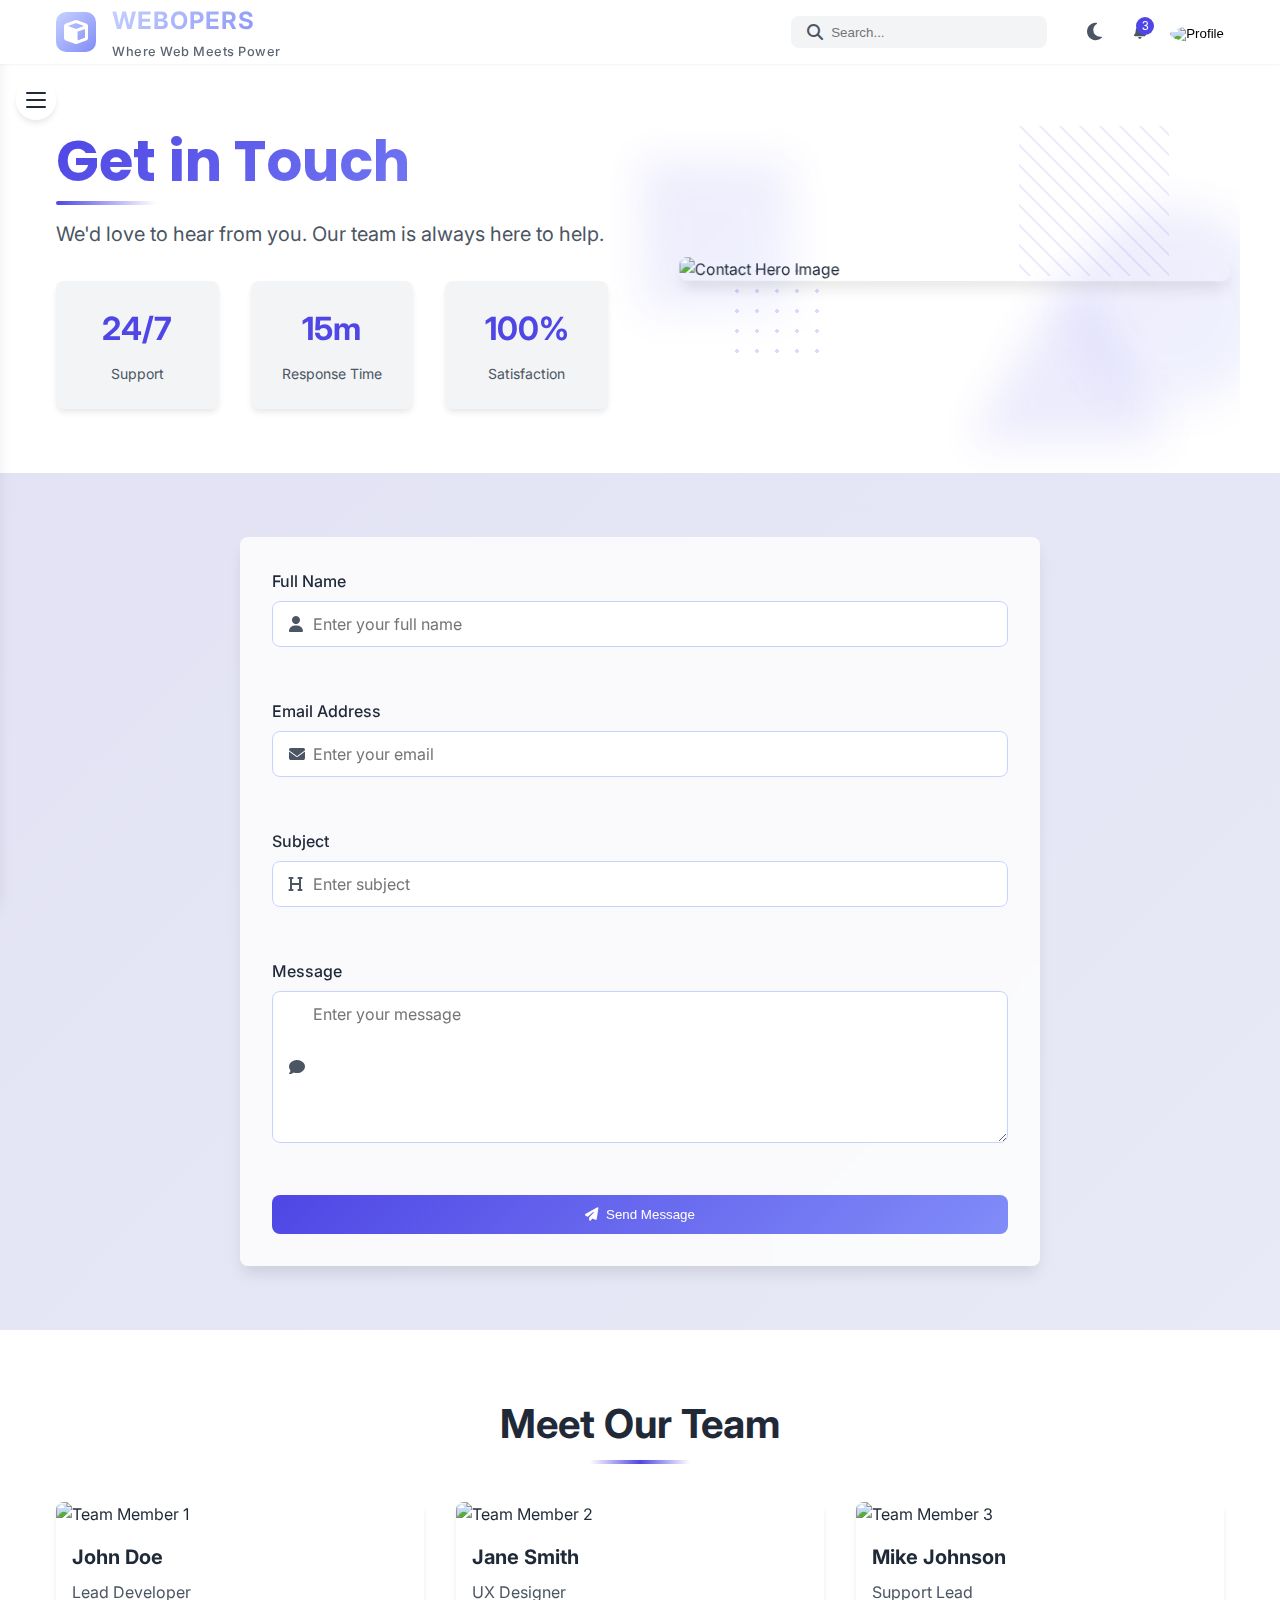
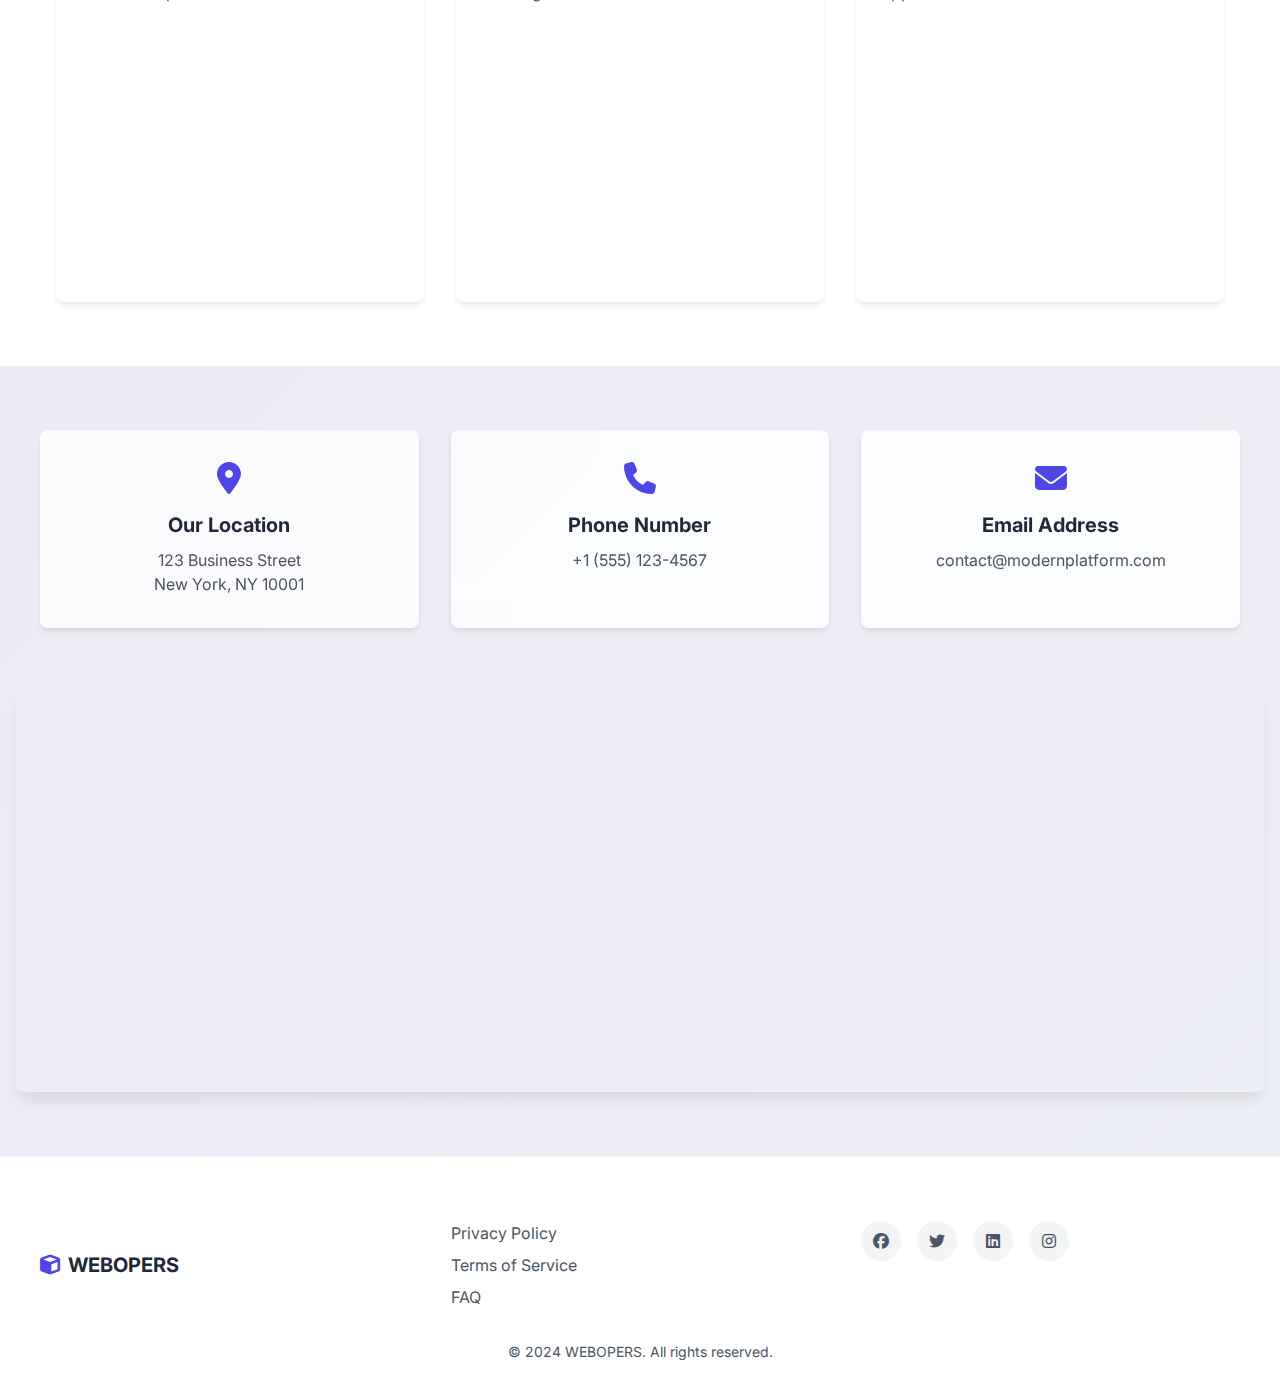
==== commit 93eb0e6c: "12/4/2025" ====
--- a/contactpage/index.html
+++ b/contactpage/index.html
@@ -3,7 +3,7 @@
 <head>
     <meta charset="UTF-8">
     <meta name="viewport" content="width=device-width, initial-scale=1.0">
-    <title>Contact Us - Modern Platform</title>
+    <title>Contact Us - WEBOPERS</title>
     <!-- Google Fonts -->
     <link href="https://fonts.googleapis.com/css2?family=Inter:wght@400;500;600;700&family=Poppins:wght@400;500;600;700;800;900&display=swap" rel="stylesheet">
     <!-- Font Awesome -->
@@ -15,21 +15,21 @@
     <link rel="stylesheet" href="style.css">
 </head>
 <body>
-    <!-- Loading Indicator with 3D effect -->
-    <div class="loading-indicator">
-        <div class="loading-spinner">
-            <div class="spinner-3d"></div>
-        </div>
-    </div>
-
-    <!-- Fixed Top Navbar with Glassmorphism -->
+  
+
+    <!-- Fixed Top Navbar -->
     <nav class="navbar">
         <div class="nav-container">
             <!-- Brand Logo - Unified Brand Identity (appears only once) -->
             <div class="brand">
-                <a href="index.html" class="logo" aria-label="Home">
-                    <i class="fas fa-cube"></i>
-                    <span>BrandName</span>
+                <a href="#" class="logo" aria-label="Home">
+                    <div class="logo-icon">
+                        <i class="fas fa-cube"></i>
+                    </div>
+                    <div class="logo-text">
+                        <span class="brand-name">WEBOPERS</span>
+                        <span class="brand-tagline">Where Web Meets Power</span>
+                    </div>
                 </a>
             </div>
 
@@ -117,33 +117,33 @@
         <!-- Sidebar Navigation Links -->
         <ul class="nav-links" role="menu">
             <li role="none">
-                <a href="index.html" class="nav-link" role="menuitem">
+                <a href="/homepage/index.html" class="nav-link" role="menuitem">
                     <i class="fas fa-home" aria-hidden="true"></i>
                     <span>Home</span>
                 </a>
             </li>
             <li role="none">
-                <a href="dashboard.html" class="nav-link" role="menuitem">
+                <a href="#dashboard" class="nav-link" role="menuitem">
                     <i class="fas fa-chart-line" aria-hidden="true"></i>
                     <span>Dashboard</span>
                 </a>
             </li>
             <li role="none">
-                <a href="projects.html" class="nav-link" role="menuitem">
+                <a href="#projects" class="nav-link" role="menuitem">
                     <i class="fas fa-project-diagram" aria-hidden="true"></i>
                     <span>Projects</span>
                 </a>
             </li>
             <li role="none">
-                <a href="analytics.html" class="nav-link" role="menuitem">
+                <a href="#analytics" class="nav-link" role="menuitem">
                     <i class="fas fa-chart-bar" aria-hidden="true"></i>
                     <span>Analytics</span>
                 </a>
             </li>
             <li role="none">
-                <a href="contact.html" class="nav-link active" role="menuitem" aria-current="page">
+                <a href="/contactpage/index.html" class="nav-link active" role="menuitem" aria-current="page">
                     <i class="fas fa-envelope" aria-hidden="true"></i>
-                    <span>Contact</span>
+                    <span>Contact Us</span>
                 </a>
             </li>
         </ul>
@@ -319,7 +319,7 @@
             <div class="footer-content">
                 <div class="footer-logo">
                     <i class="fas fa-cube"></i>
-                    <span>BrandName</span>
+                    <span>WEBOPERS</span>
                 </div>
                 <div class="footer-links">
                     <a href="privacy.html">Privacy Policy</a>
@@ -334,7 +334,7 @@
                 </div>
             </div>
             <div class="footer-bottom">
-                <p>&copy; 2024 Modern Platform. All rights reserved.</p>
+                <p>&copy; 2024 WEBOPERS. All rights reserved.</p>
             </div>
         </footer>
     </main>
--- a/contactpage/style.css
+++ b/contactpage/style.css
@@ -126,15 +126,14 @@
     left: 0;
     width: 100%;
     height: var(--navbar-height);
-    background-color: rgba(255, 255, 255, 0.8);
-    backdrop-filter: blur(var(--glass-blur));
+    background-color: var(--background-primary);
+    box-shadow: var(--shadow-sm);
     z-index: var(--z-navbar);
-    box-shadow: var(--shadow-sm);
     transition: all var(--transition-speed);
 }
 
 .navbar.scrolled {
-    background-color: rgba(255, 255, 255, 0.95);
+    background-color: var(--background-primary);
     box-shadow: var(--shadow-md);
 }
 
@@ -156,31 +155,70 @@
     align-items: center;
 }
 
+/* Brand Logo */
 .brand {
     display: flex;
     align-items: center;
-}
-
-.logo {
-    display: flex;
-    align-items: center;
+    padding: 0.5rem 0;
+}
+
+.brand .logo {
+    display: flex;
+    align-items: center;
+    gap: 1rem;
     text-decoration: none;
-    color: var(--text-primary);
+    transition: transform 0.3s ease;
+}
+
+.brand .logo:hover {
+    transform: translateY(-2px);
+}
+
+.logo-icon {
+    display: flex;
+    align-items: center;
+    justify-content: center;
+    width: 40px;
+    height: 40px;
+    background: linear-gradient(135deg, var(--accent-color) 0%, var(--secondary-color) 100%);
+    border-radius: 10px;
+    box-shadow: 0 4px 15px var(--glow-color);
+    transition: all 0.3s ease;
+}
+
+.brand .logo:hover .logo-icon {
+    transform: rotate(360deg);
+    box-shadow: 0 4px 20px var(--glow-color);
+}
+
+.logo-icon i {
+    font-size: 1.5rem;
+    color: white;
+}
+
+.logo-text {
+    display: flex;
+    flex-direction: column;
+    gap: 0.2rem;
+}
+
+.brand-name {
+    font-size: 1.5rem;
     font-weight: 700;
-    font-size: 1.25rem;
-    transition: transform var(--transition-speed);
-}
-
-.logo:hover {
-    transform: scale(1.05) translateZ(5px);
-}
-
-.logo i {
-    font-size: 1.5rem;
-    margin-right: 0.5rem;
-    color: var(--primary-color);
-}
-
+    letter-spacing: 1px;
+    background: linear-gradient(135deg, var(--accent-color) 0%, var(--secondary-color) 100%);
+    -webkit-background-clip: text;
+    -webkit-text-fill-color: transparent;
+    text-shadow: 0 2px 4px var(--shadow-color);
+}
+
+.brand-tagline {
+    font-size: 0.8rem;
+    font-weight: 500;
+    color: var(--text-secondary);
+    letter-spacing: 0.5px;
+    opacity: 0.9;
+}
 .mobile-menu-btn {
     display: none;
     background: none;
@@ -219,7 +257,6 @@
 
 .search-bar:focus-within {
     box-shadow: 0 0 0 2px var(--primary-color);
-    transform: translateY(-2px);
 }
 
 .search-icon {
@@ -261,13 +298,11 @@
     padding: 0.5rem;
     border-radius: var(--border-radius);
     transition: all var(--transition-speed);
-    position: relative;
 }
 
 .theme-toggle:hover {
     background-color: var(--background-secondary);
     color: var(--primary-color);
-    transform: translateY(-2px);
 }
 
 .theme-toggle i {
@@ -304,7 +339,6 @@
 .notification-btn:hover {
     background-color: var(--background-secondary);
     color: var(--primary-color);
-    transform: translateY(-2px);
 }
 
 .notification-badge {
@@ -576,7 +610,6 @@
 .sidebar .nav-link.active {
     background-color: var(--background-secondary);
     color: var(--primary-color);
-    transform: translateX(5px);
 }
 
 .sidebar .nav-link i {
